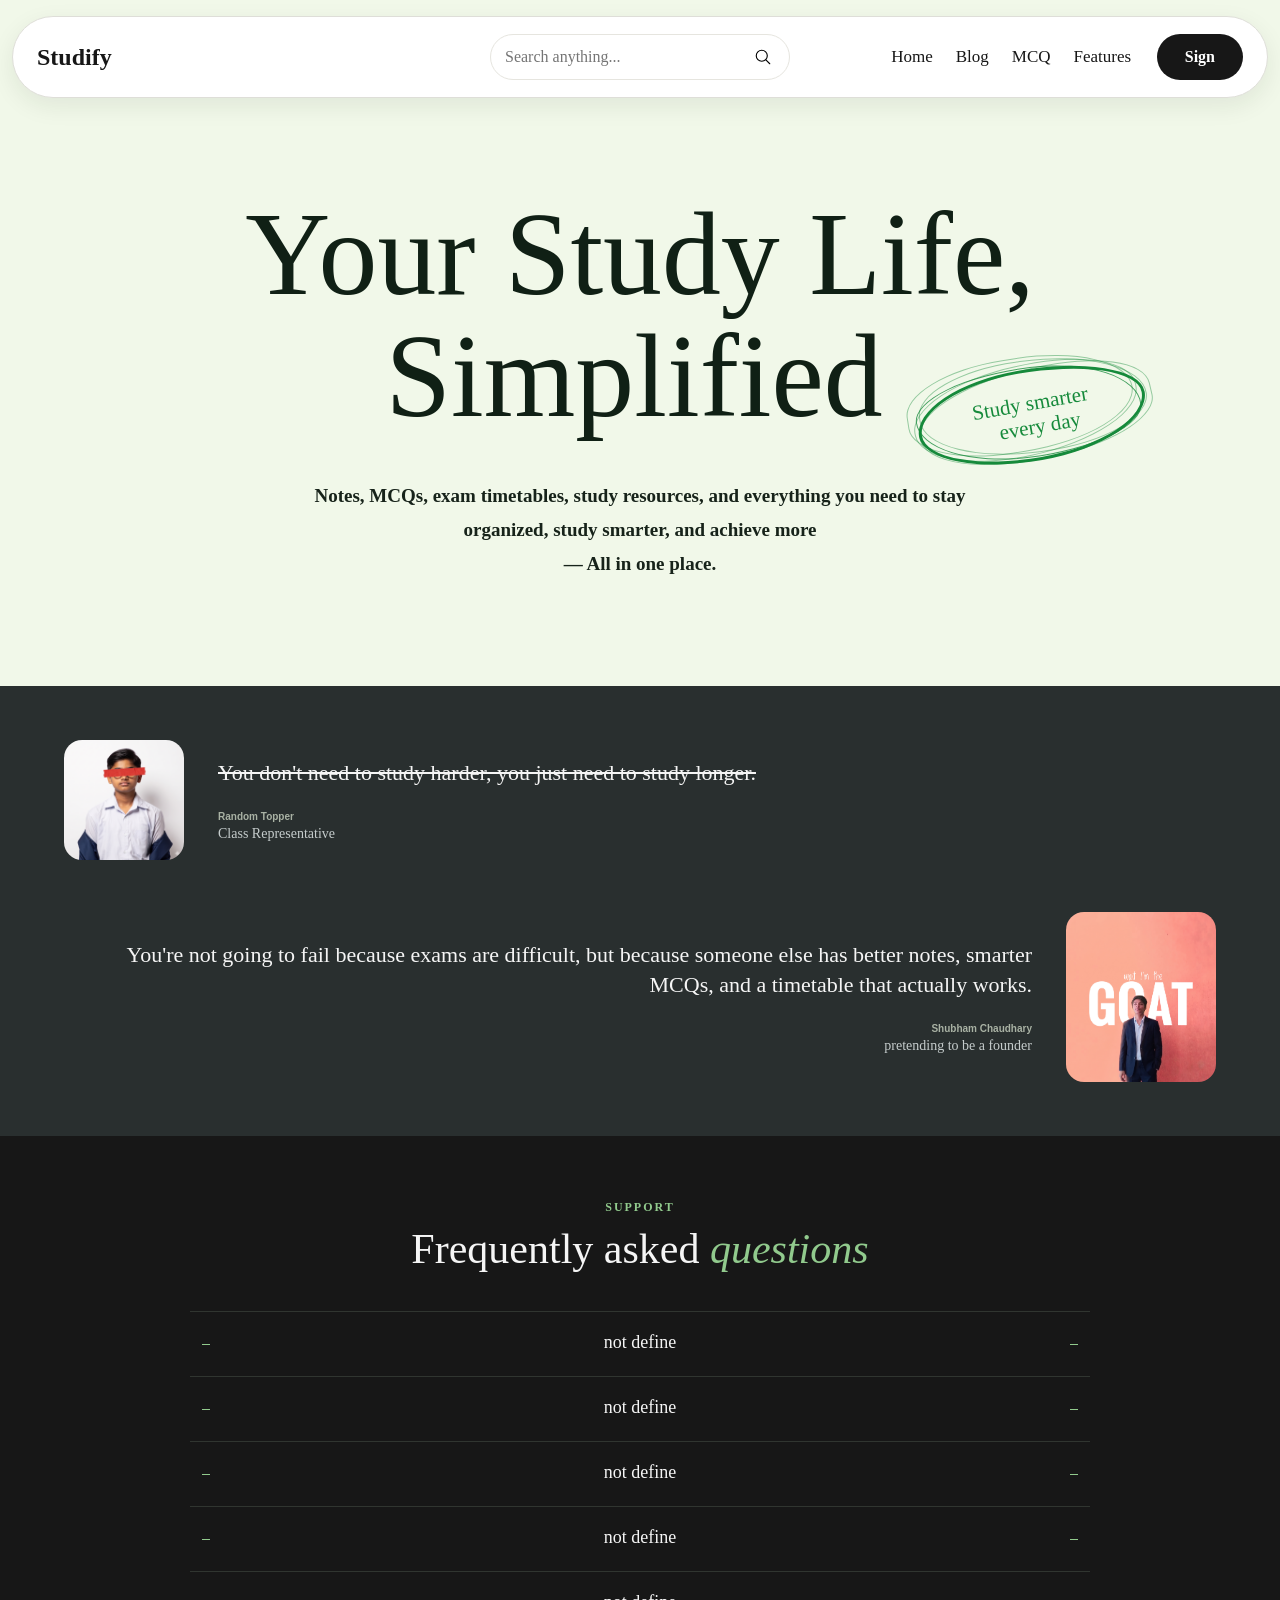
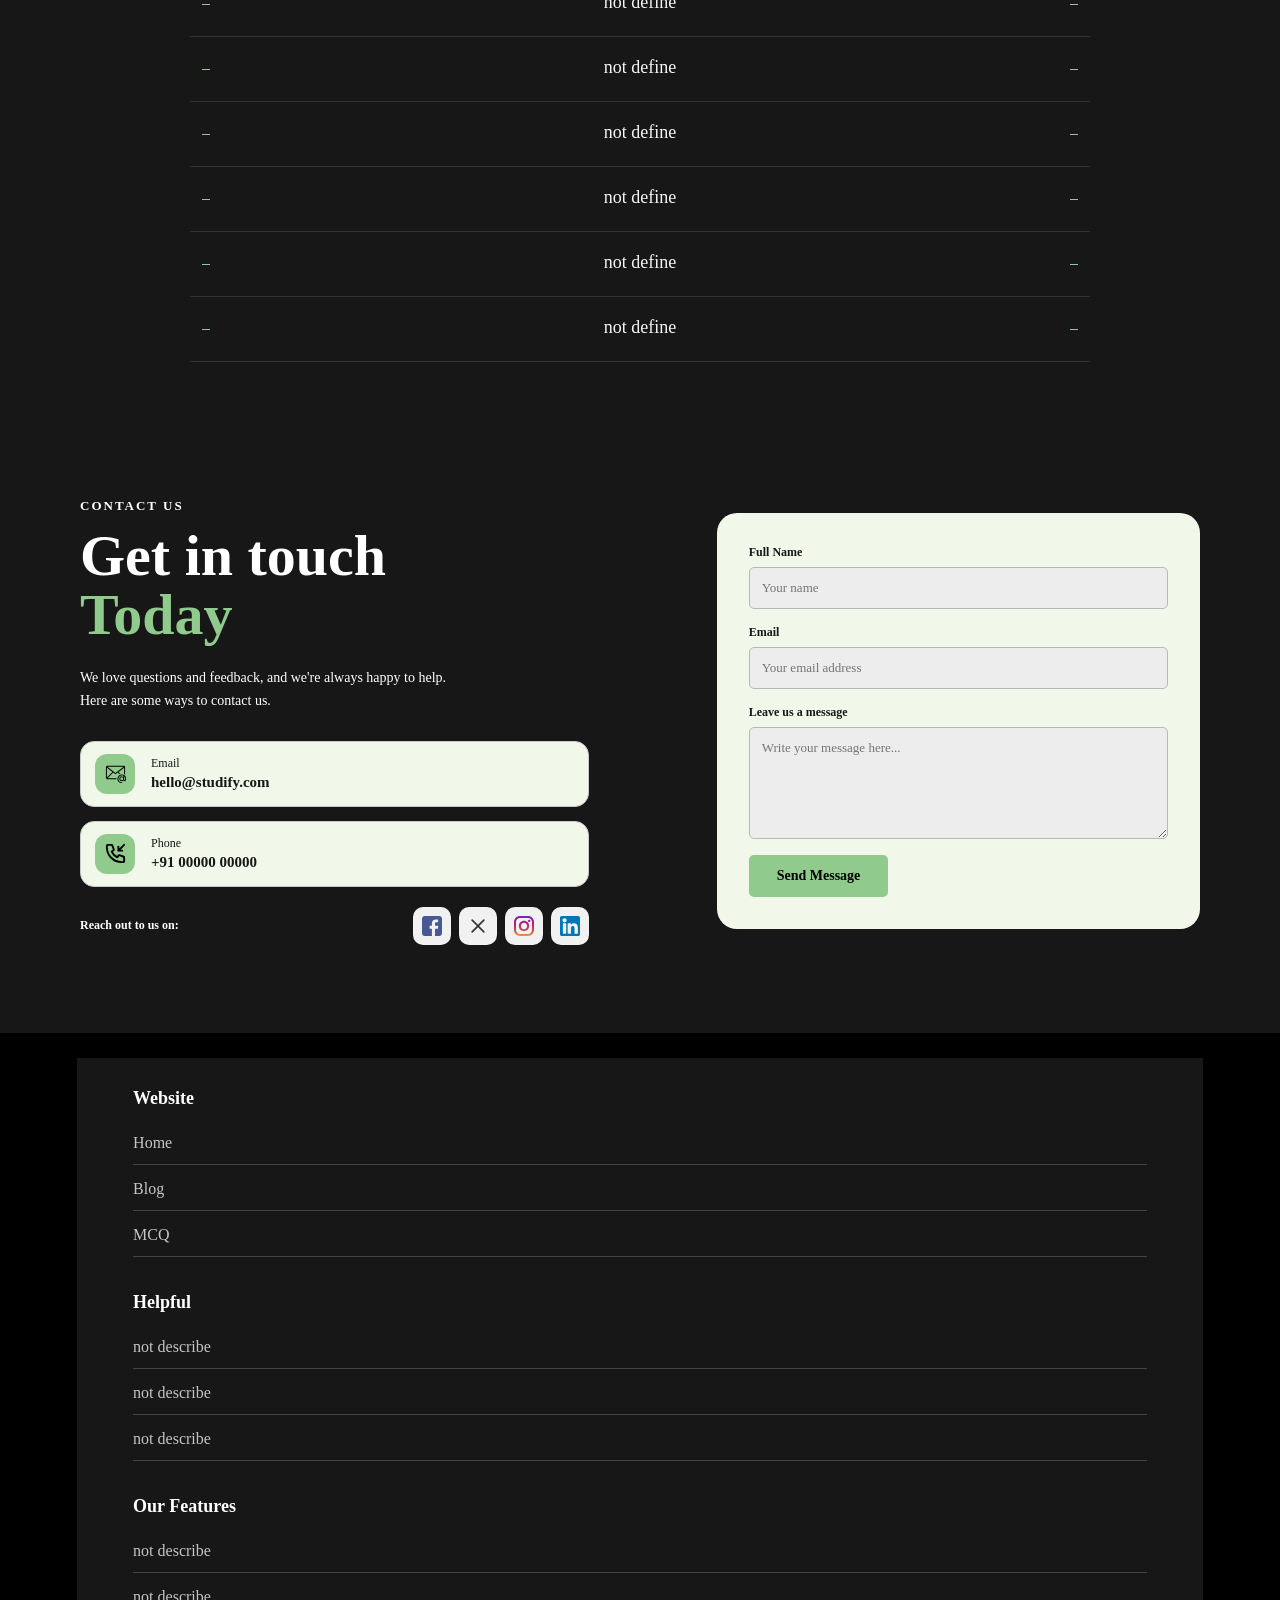
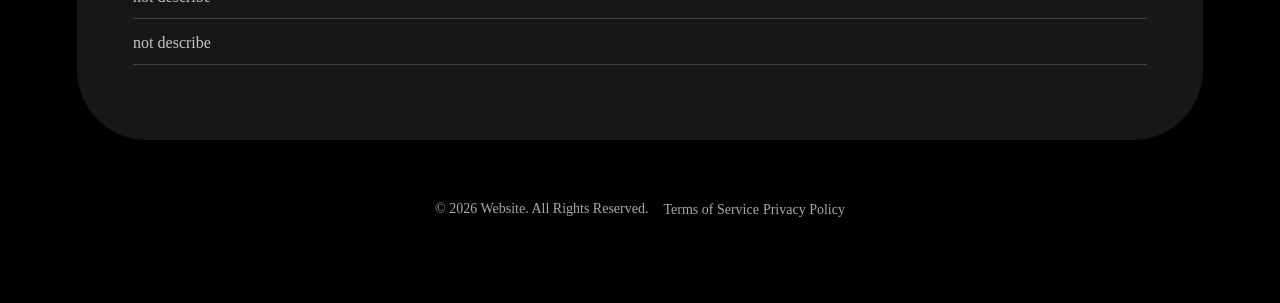
==== index.html @ cead69cd "Build student productivity homepage sections" ====
<!DOCTYPE html>
<html lang="en">
<head>
    <meta charset="UTF-8">
    <meta name="viewport" content="width=device-width, initial-scale=1.0">
    <title>Studify</title>
    <link rel="stylesheet" href="Assests/css/layout.css">
    <link rel="stylesheet" href="Assests/css/pages/dashboard.css">
    <script src="Assests/js/main.js" defer></script>
</head>
<body>

<!-- NavBar -->

    <div class="navbar-shell">
    <nav class="floating-navbar" aria-label="Main navigation">
        <a class="navbar-brand" href="index.html" aria-label="Studify home">Studify</a>
        <div class="navbar-search">
            <input type="search" placeholder="Search anything..." aria-label="Search anything">
            <button type="button" aria-label="Search"><img src="Assests/icons/search-button.svg" alt=""></button>
        </div>
        <div class="navbar-actions">
            <div class="navbar-links">
                <a href="index.html">Home</a>
                <a href="Sections/Blog.html">Blog</a>
                <a href="Sections/mcq.html">MCQ</a>
                <a href="Sections/Features.html">Features</a>
            </div>
            <button class="navbar-sign" type="button">Sign</button>
        </div>
    </nav>
    </div>

<!-- Dashboard hero -->
<main>
    <section class="dashboard-hero" aria-labelledby="dashboard-heading">
        <div class="dashboard-hero-copy">
            <h1 id="dashboard-heading">
                <span>Your Study Life,</span>
                <span class="dashboard-title-last-line">Simplified</span>
            </h1>
            <div class="dashboard-hero-badge" aria-label="Study smarter, every day">
                <span class="badge-ring badge-ring-one" aria-hidden="true"></span>
                <span class="badge-ring badge-ring-two" aria-hidden="true"></span>
                <span class="badge-ring badge-ring-three" aria-hidden="true"></span>
                <span class="badge-ring badge-ring-four" aria-hidden="true"></span>
                <span>Study smarter</span>
                <span>every day</span>
            </div>
            <p>Notes, MCQs, exam timetables, study resources, and everything you need to stay organized, study smarter, and achieve more <br>— All in one place.</p>
        </div>
    </section>
</main>
<!-- review section -->
<section class="testimonial-section" aria-label="Student testimonials">
    <div class="testimonial-list">
        <article class="testimonial testimonial-topper">
            <img class="testimonial-photo testimonial-photo-topper" src="Assests/images/topperboy.png" alt="Random Topper">
            <div class="testimonial-copy">
                <blockquote><del>You don't need to study harder, you just need to study longer.</del></blockquote>
                <p class="testimonial-name">Random Topper</p>
                <p class="testimonial-role">Class Representative</p>
            </div>
        </article>
        <article class="testimonial testimonial-founder">
            <div class="testimonial-copy">
                <blockquote>You're not going to fail because exams are difficult, but because someone else has better notes, smarter MCQs, and a timetable that actually works.</blockquote>
                <p class="testimonial-name">Shubham Chaudhary</p>
                <p class="testimonial-role">pretending to be a founder</p>
            </div>
            <img class="testimonial-photo testimonial-photo-founder" src="Assests/images/my%20img.jpeg" alt="Student Productivity Platform founder">
        </article>
    </div>
</section>

<!---------FAQ---------->
<section class="faq-section" aria-labelledby="faq-heading">
    <div class="faq-content">
        <p class="faq-eyebrow">Support</p>
        <h2 id="faq-heading">Frequently asked <span>questions</span></h2>
        <div class="faq-list">
            <details class="faq-item">
                <summary>not define</summary>
                <p>not describe</p>
            </details>
            <details class="faq-item">
                <summary>not define</summary>
                <p>not describe</p>
            </details>
            <details class="faq-item">
                <summary>not define</summary>
                <p>not describe</p>
            </details>
            <details class="faq-item">
                <summary>not define</summary>
                <p>not describe</p>
            </details>
            <details class="faq-item">
                <summary>not define</summary>
                <p>not describe</p>
            </details>
            <details class="faq-item">
                <summary>not define</summary>
                <p>not describe</p>
            </details>
            <details class="faq-item">
                <summary>not define</summary>
                <p>not describe</p>
            </details>
            <details class="faq-item">
                <summary>not define</summary>
                <p>not describe</p>
            </details>
            <details class="faq-item">
                <summary>not define</summary>
                <p>not describe</p>
            </details>
            <details class="faq-item">
                <summary>not define</summary>
                <p>not describe</p>
            </details>
        </div>
    </div>
</section>

<!-- contact form section  -->
<section class="contact-section" aria-labelledby="contact-heading">
    <div class="contact-intro">
        <p class="contact-eyebrow">Contact us</p>
        <h2 id="contact-heading">Get in touch<br><span class="contact-title-accent">Today</span></h2>
        <p class="contact-description">We love questions and feedback, and we're always happy to help. Here are some ways to contact us.</p>

        <div class="contact-details">
            <a class="contact-detail" href="mailto:hello@studify.com">
                <span class="contact-detail-icon" aria-hidden="true"><img src="Assests/icons/email-address.svg" alt=" email-icon"></span>
                <span><span class="contact-detail-label">Email</span><strong>hello@studify.com</strong></span>
            </a>
            <a class="contact-detail" href="tel:+910000000000">
                <span class="contact-detail-icon" aria-hidden="true"><img src="Assests/icons/phone-incoming.svg" alt="phone-icon"></span>
                <span><span class="contact-detail-label">Phone</span><strong>+91 00000 00000</strong></span>
            </a>
        </div>

        <div class="contact-socials">
            <strong>Reach out to us on:</strong>
            <div class="contact-social-links" aria-label="Social media">
                <a href="#" aria-label="Facebook"><img src="Assests/icons/facebook.svg" alt=""></a>
                <a href="#" aria-label="X"><img src="Assests/icons/x-icon.svg" alt=""></a>
                <a href="#" aria-label="Instagram"><img src="Assests/icons/instagram.svg" alt=""></a>
                <a href="#" aria-label="LinkedIn"><img src="Assests/icons/linkedin.svg" alt=""></a>
            </div>
        </div>
    </div>

    <form class="contact-form" action="#" method="post">
        <div class="contact-field">
            <label for="contact-name">Full Name</label>
            <input id="contact-name" name="name" type="text" placeholder="Your name" autocomplete="name" required>
        </div>
        <div class="contact-field">
            <label for="contact-email">Email</label>
            <input id="contact-email" name="email" type="email" placeholder="Your email address" autocomplete="email" required>
        </div>
        <div class="contact-field">
            <label for="contact-message">Leave us a message</label>
            <textarea id="contact-message" name="message" placeholder="Write your message here..." rows="5" required></textarea>
        </div>
        <button class="contact-submit" type="submit">Send Message</button>
    </form>
</section>



<!-- footer Sectaion -->

<footer>
    <!-- Main-footer Sectaion  -->
    <div>
        <div>
            <p>Website</p>
            <nav aria-label="Footer navigation">
                <ul>
                    <li><a href="index.html">Home</a></li>
                    <li><a href="Sections/Blog.html">Blog</a></li>
                    <li><a href="Sections/mcq.html">MCQ</a></li>
                </ul>

            </nav>
        </div>

        <div>
            <p>Helpful</p>
            <nav aria-label="Footer navigation">
                <ul>
                    <li><a href="">not describe</a></li>
                    <li><a href="">not describe</a></li>
                    <li><a href="">not describe</a></li>
                </ul>

            </nav>
        </div>

        <div>
            <p>Our Features</p>
            <nav aria-label="Footer navigation">
                <ul>
                    <li><a href="">not describe</a></li>
                    <li><a href="">not describe</a></li>
                    <li><a href="">not describe</a></li>
                </ul>

            </nav>
        </div>

    </div>

    <!-- Bottom-footer Sectaion  -->
    <div>
        <p>© 2026  Website. All Rights Reserved.</p>
        <div>
        <a href="Sections/Termservice.html">Terms of Service</a>
        <a href="Sections/privacypolicy.html">Privacy Policy</a>
        </div>
    </div>
</footer>
    

</body>
</html>
---- Assests/css/layout.css ----
*{
    margin: 0;
    padding: 0;
    box-sizing: border-box;

}

body {
    background: #f1f8e9;
}

/* ===== Floating Sticky Navbar ===== */

.navbar-shell {
    position: sticky;
    top: 0;
    z-index: 1000;
    width: min(1440px, calc(100% - 24px));
    margin: 0 auto 24px;
    transform: translateY(16px);
    transition: width 250ms ease, transform 250ms ease;
}

.navbar-shell.is-scrolled {
    width: 100%;
    transform: translateY(0);
}

.floating-navbar {
    width: 100%;
    min-height: 82px;
    margin: 0;
    padding: 10px 24px;
    display: grid;
    grid-template-columns: minmax(120px, 1fr) minmax(220px, 300px) minmax(0, 1fr);
    align-items: center;
    gap: clamp(18px, 2.5vw, 36px);
    background: #fff;
    border: 1px solid #deded8;
    border-radius: 999px;
    box-shadow: 0 8px 24px rgb(23 35 28 / 8%);
    transition: border-radius 250ms ease, box-shadow 250ms ease;
}

.navbar-brand {
    justify-self: start;
    color: #171717;
    font-size: 24px;
    font-weight: 700;
    text-decoration: none;
    white-space: nowrap;
}

.navbar-shell.is-scrolled .floating-navbar {
    border-radius: 0;
    box-shadow: 0 6px 20px rgb(23 35 28 / 12%);
}

.navbar-search {
    display: flex;
    align-items: center;
    gap: 8px;
    width: 100%;
    min-width: 150px;
    padding: 10px 14px;
    background: #fff;
    border: 1px solid #e6e5df;
    border-radius: 999px;
}

.navbar-search input {
    width: 100%;
    min-width: 0;
    border: 0;
    outline: 0;
    background: transparent;
    color: #202820;
    font: inherit;
}

.navbar-search button {
    display: grid;
    place-items: center;
    flex: 0 0 24px;
    width: 24px;
    height: 24px;
    padding: 0;
    border: 0;
    background: transparent;
    cursor: pointer;
}

.navbar-search img {
    display: block;
    width: 18px;
    height: 18px;
}

.navbar-links {
    display: flex;
    align-items: center;
    justify-content: center;
    flex-wrap: wrap;
    gap: clamp(14px, 1.8vw, 28px);
}

.navbar-actions {
    display: flex;
    align-items: center;
    justify-content: flex-end;
    gap: clamp(16px, 2vw, 30px);
}

.navbar-links a {
    color: #171717;
    font-size: 17px;
    font-weight: 500;
    text-decoration: none;
    white-space: nowrap;
}

.navbar-links a:hover {
    color: #555;
}

.navbar-sign {
    flex: 0 0 auto;
    padding: 14px 28px;
    border: 0;
    border-radius: 999px;
    background: #171717;
    color: #fff;
    font: inherit;
    font-weight: 600;
    cursor: pointer;
}
.navbar-search:hover {
    background: #e4e4e4;
}
.navbar-sign:hover {
    background: #383838;
}

@media (max-width: 760px) {
    .navbar-shell {
        width: calc(100% - 24px);
    }

    .navbar-shell.is-scrolled {
        width: 100%;
    }

    .floating-navbar {
        display: flex;
        flex-wrap: wrap;
        justify-content: space-between;
        gap: 12px;
        padding: 14px 18px;
        border-radius: 24px;
    }

    .navbar-brand {
        font-size: 21px;
    }

    .navbar-search {
        flex: 1 1 100%;
        order: 2;
    }

    .navbar-actions {
        display: contents;
    }

    .navbar-links {
        flex: 1 1 100%;
        order: 3;
        justify-content: center;
        gap: 16px;
    }

    .navbar-sign {
        order: 1;
        padding: 11px 22px;
    }
}

/* ===== Main Footer ===== */

footer {
    background-color: #000;
    color: white;
    padding: 0;
    margin: 0;
    width: 100%;
}

/* Main Footer Columns */

footer > div:first-of-type {
    background-color: #171717;
    border-radius: 0 0 70px 70px;
    display: grid;
    grid-template-columns: repeat(3, 1fr);
    gap: 25px;
    width: 100%;
    box-sizing: border-box;
    margin: 0;
    padding: 30px 5% 60px;
}
    
/* Footer Headings */

footer p {
    
    font-size: 18px;
    font-weight: bold;
    margin-bottom: 25px;
    color: white;
}

/* Footer Navigation */

footer nav ul {
    list-style: none;
    padding: 0;
    margin: 0;
}

footer nav ul li {
    
    margin-bottom: 15px;
    border-bottom: 1px solid #444;
    padding-bottom: 12px;
}

/* Footer Links */

footer nav ul li a {
    color: #c5c5c5;
    text-decoration: none;
    font-size: 16px;
    transition: 0.3s;
}

footer nav ul li a:hover {
    color: white;
}

/* ===== Bottom Footer ===== */

footer > div:last-of-type {
    padding-top: 100px;
    padding: 60px;
    display: flex;
    justify-content: space-between;
    align-items: center;
    flex-wrap: wrap;
    gap: 15px;
}

footer > div:last-of-type p {
    font-size: 14px;
    font-weight: normal;
    margin: 0;
    color: #aaa;
}

footer > div:last-of-type a {
    color: #aaa;
    text-decoration: none;
    font-size: 14px;
}

footer > div:last-of-type a:hover {
    color: white;
}

/* ===== Responsive Design ===== */

@media (max-width: 1300px) {

    footer > div:first-of-type {
        grid-template-columns: repeat(2, 1fr);
        gap: 30px;
    }

    footer > div:last-of-type {
        justify-content: center;
        text-align: center;
    }
}

@media (max-width: 1300px) {

    footer > div:first-of-type {
        grid-template-columns: 1fr;
        gap: 20px;
    }

    footer {
        padding: 25px 6%;
    }
}
---- Assests/css/pages/dashboard.css ----
main {
    display: block;
}

.dashboard-hero {
    min-height: 580px;
    padding: 72px 5% 88px;
    display: grid;
    place-items: center;
    overflow: hidden;
    background: #f1f8e9;
}

.dashboard-hero-copy {
    position: relative;
    width: min(1240px, 100%);
    margin: 0 auto;
    text-align: center;
}

.dashboard-hero h1 {
    margin: 0 auto;
    color: #102015;
    font-family: Georgia, "Times New Roman", serif;
    font-size: clamp(56px, 9.2vw, 132px);
    font-weight: 400;
    line-height: 1.03;
}

.dashboard-hero h1 span {
    display: block;
}

.dashboard-title-last-line {
    padding-right: 0.1em;
}

.dashboard-hero-badge {
    position: absolute;
    top: 57%;
    right: 0;
    width: 230px;
    min-height: 92px;
    display: flex;
    flex-direction: column;
    align-items: center;
    justify-content: center;
    border: 3px solid #168a3b;
    border-radius: 47% 53% 49% 51% / 52% 46% 54% 48%;
    color: #168a3b;
    font-family: "Segoe Print", "Bradley Hand", cursive;
    font-size: 21px;
    font-style: normal;
    font-weight: 500;
    line-height: 1.15;
    transform: translateY(-50%) translateX(-30%) rotate(-10deg);
}

.dashboard-hero-badge::before {
    position: absolute;
    inset: -5px 2px 1px -4px;
    border: 1px solid rgb(22 138 59 / 78%);
    border-radius: 53% 47% 52% 48% / 46% 55% 45% 54%;
    content: "";
    transform: rotate(3deg);
    pointer-events: none;
}

.badge-ring {
    position: absolute;
    display: block;
    border: 1px solid rgb(22 138 59 / 42%);
    pointer-events: none;
}

.badge-ring-one {
    inset: -8px 4px 3px -7px;
    border-radius: 50% 46% 52% 48%;
    transform: rotate(-2deg);
}

.badge-ring-two {
    inset: -12px -5px 5px 0;
    border-radius: 46% 54% 48% 52%;
    transform: rotate(2deg);
}

.badge-ring-three {
    inset: -3px -10px -2px -3px;
    border-radius: 52% 48% 45% 55%;
    transform: rotate(-3deg);
}

.badge-ring-four {
    inset: -16px 8px 8px -12px;
    border-radius: 48% 52% 54% 46%;
    transform: rotate(1deg);
}

.dashboard-hero-badge span {
    display: block;
}

.dashboard-hero-badge span:last-child {
    margin-left: 12px;
}

.dashboard-hero p {
    max-width: 660px;
    margin: 42px auto 0;
    color: #17231a;
    font-size: 19px;
    font-weight: 600;
    line-height: 1.8;
}

.testimonial-section {
    width: 100%;
    padding: 54px 5%;
    background: #292f2f;
    color: #f5f5f5;
}

.testimonial-list {
    width: min(100%, 1440px);
    margin: 0 auto;
    display: grid;
    gap: 52px;
}

.testimonial {
    display: grid;
    grid-template-columns: 120px minmax(0, 1fr);
    align-items: center;
    gap: 34px;
}

.testimonial-founder {
    grid-template-columns: minmax(0, 1fr) 150px;
    text-align: right;
}

.testimonial-photo {
    display: block;
    width: 120px;
    height: 120px;
    border-radius: 18px;
    object-fit: cover;
}

.testimonial-photo-topper {
    object-position: center 44%;
}

.testimonial-photo-founder {
    width: 150px;
    height: 170px;
    object-position: center 68%;
}

.testimonial-copy blockquote {
    margin: 0 0 24px;
    color: #f5f5f5;
    font-family: Georgia, "Times New Roman", serif;
    font-size: clamp(22px, 2.4vw, 14px);
    line-height: 1.35;
}

.testimonial-name,
.testimonial-role,
.testimonial-tagline {
    margin: 0;
}

.testimonial-name {
    color: #A9B2A4;
    font-family: Arial, Helvetica, sans-serif;
    font-size: 10px;
    font-weight: 700;
}

.testimonial-role {
    margin-top: 4px;
    color: #c5cccc;
    font-size: 14px;
}



.faq-section {
    width: 100%;
    padding: 64px 24px 48px;
    background: #171717;
    color: #f5f5f5;
}

.faq-content {
    width: min(100%, 900px);
    margin: 0 auto;
}

.faq-eyebrow {
    margin: 0 0 10px;
    color: #91ca8d;
    font-size: 12px;
    font-weight: 700;
    letter-spacing: 2px;
    text-align: center;
    text-transform: uppercase;
}

.faq-section h2 {
    margin: 0 0 38px;
    color: #f5f5f5;
    font-family: Georgia, "Times New Roman", serif;
    font-size: clamp(30px, 4vw, 42px);
    font-weight: 400;
    text-align: center;
}

.faq-section h2 span {
    color: #91ca8d;
    font-style: italic;
}

.faq-list {
    border-top: 1px solid #303530;
}

.faq-item {
    border-bottom: 1px solid #303530;
}

.faq-item summary {
    position: relative;
    min-height: 64px;
    padding: 20px 42px;
    color: #f5f5f5;
    cursor: pointer;
    font-family: Georgia, "Times New Roman", serif;
    font-size: 18px;
    list-style: none;
    text-align: center;
}

.faq-item summary::-webkit-details-marker {
    display: none;
}

.faq-item summary::before,
.faq-item summary::after {
    position: absolute;
    top: 50%;
    right: 12px;
    width: 14px;
    height: 1px;
    background: #91ca8d;
    content: "";
    transition: transform 180ms ease;
}

.faq-item summary::before {
    right: auto;
    left: 12px;
    width: 8px;
}

.faq-item summary::after {
    right: 12px;
    width: 8px;
}

.faq-item[open] summary::before {
    transform: rotate(45deg);
}

.faq-item[open] summary::after {
    transform: rotate(-45deg);
}

.faq-item summary:focus-visible {
    outline: 2px solid #91ca8d;
    outline-offset: -3px;
}

.faq-item > p {
    max-width: 700px;
    margin: 0 auto;
    padding: 0 28px 22px;
    color: #c8c8c8;
    font-size: 14px;
    line-height: 1.7;
    text-align: center;
}


/* contact section */


.contact-section {
    background-color: #171717;
    width: 100%;
    margin: 0;
    padding: 88px max(24px, calc((100% - 1120px) / 2));
    display: grid;
    grid-template-columns: minmax(0, 1fr) minmax(380px, 0.95fr);
    align-items: center;
    gap: clamp(48px, 10vw, 140px);
    color: #171717;
}

.contact-eyebrow {
    margin: 0 0 12px;
    color: #ffffff;
    font-size: 13px;
    font-weight: 800;
    letter-spacing: 2px;
    text-transform: uppercase;
}

.contact-intro h2 {
    color: #fff;
    margin: 0;
    font-size: clamp(42px, 5vw, 58px);
    font-weight: 750;
    line-height: 1.02;
}

.contact-title-accent {
    color: #91CA8D;
}

.contact-description {
    max-width: 390px;
    margin: 22px 0 28px;
    color: #fff;
    font-size: 14px;
    line-height: 1.65;
}

.contact-details {
    display: grid;
    gap: 14px;
}

.contact-detail {
    min-height: 66px;
    padding: 12px 14px;
    display: flex;
    align-items: center;
    gap: 16px;
    border: 1px solid #c8c8c8;
    border-radius: 14px;
    background: #F1F8E9;
    color: #171717;
    text-decoration: none;
}

.contact-detail-icon {
    width: 40px;
    height: 40px;
    display: grid;
    place-items: center;
    border-radius: 12px;
    background: #91CA8D;
    font-size: 23px;
}

.contact-detail-icon img {
    width: 23px;
    height: 23px;
    object-fit: contain;
}

.contact-detail-label,
.contact-detail strong {
    display: block;
}

.contact-detail-label {
    margin-bottom: 3px;
    font-size: 12px;
}

.contact-detail strong {
    font-size: 15px;
}

.contact-socials {
    margin-top: 20px;
    display: flex;
    align-items: center;
    justify-content: space-between;
    gap: 14px;
    color: #fff;
    font-size: 12px;
}

.contact-social-links {
    display: flex;
    gap: 8px;
}

.contact-social-links a {
    width: 38px;
    height: 38px;
    display: grid;
    place-items: center;
    border-radius: 10px;
    background: #f2f1f2;
    color: #222;
    font-size: 16px;
    font-weight: 700;
    text-decoration: none;
}

.contact-social-links img {
    display: block;
    width: 20px;
    height: 20px;
    object-fit: contain;
}

.contact-form {
    padding: 32px;
    display: grid;
    gap: 16px;
    border-radius: 20px;
    background: #F1F8E9;
}

.contact-field {
    display: grid;
    gap: 7px;
}

.contact-field label {
    font-size: 12px;
    font-weight: 600;
}

.contact-field input,
.contact-field textarea {
    width: 100%;
    padding: 12px;
    border: 1px solid #b8b8b8;
    border-radius: 5px;
    background: #ededed;
    color: #171717;
    font: inherit;
    font-size: 13px;
}

.contact-field textarea {
    min-height: 112px;
    resize: vertical;
}

.contact-field input:focus,
.contact-field textarea:focus {
    border-color: #5b2ae8;
    outline: 2px solid rgb(91 42 232 / 18%);
}

.contact-submit {
    justify-self: start;
    min-height: 42px;
    padding: 0 28px;
    border: 0;
    border-radius: 5px;
    background: #91CA8D;
    color: #000000;
    font: inherit;
    font-size: 14px;
    font-weight: 700;
    cursor: pointer;
}

.contact-submit:hover {
    background: #16994A;
}

@media (max-width: 760px) {
    .dashboard-hero {
        min-height: 0;
        padding: 68px 22px 76px;
    }

    .dashboard-hero h1 {
        font-size: clamp(48px, 12vw, 82px);
        line-height: 1.08;
    }

    .dashboard-hero-badge {
        position: static;
        width: min(210px, 62vw);
        min-height: 82px;
        margin: 24px auto 0;
        transform: rotate(-5deg);
        font-size: 20px;
    }

    .dashboard-hero p {
        margin-top: 26px;
        font-size: 16px;
        line-height: 1.7;
    }

    .testimonial-section {
        padding: 44px 22px;
    }

    .testimonial,
    .testimonial-founder {
        grid-template-columns: 76px minmax(0, 1fr);
        gap: 18px;
        text-align: left;
    }

    .testimonial-photo,
    .testimonial-photo-founder {
        width: 76px;
        height: 96px;
        border-radius: 12px;
    }

    .testimonial-photo-founder {
        grid-column: 1;
        grid-row: 1;
    }

    .testimonial-founder .testimonial-copy {
        grid-column: 2;
        grid-row: 1;
    }

    .testimonial-copy blockquote {
        margin-bottom: 14px;
        font-size: 21px;
    }

    .testimonial-list {
        gap: 38px;
    }

    .contact-section {
        width: 100%;
        padding: 64px 24px;
        grid-template-columns: 1fr;
        gap: 32px;
    }

    .contact-intro h2 {
        font-size: 44px;
    }

    .contact-form {
        padding: 22px;
    }
}
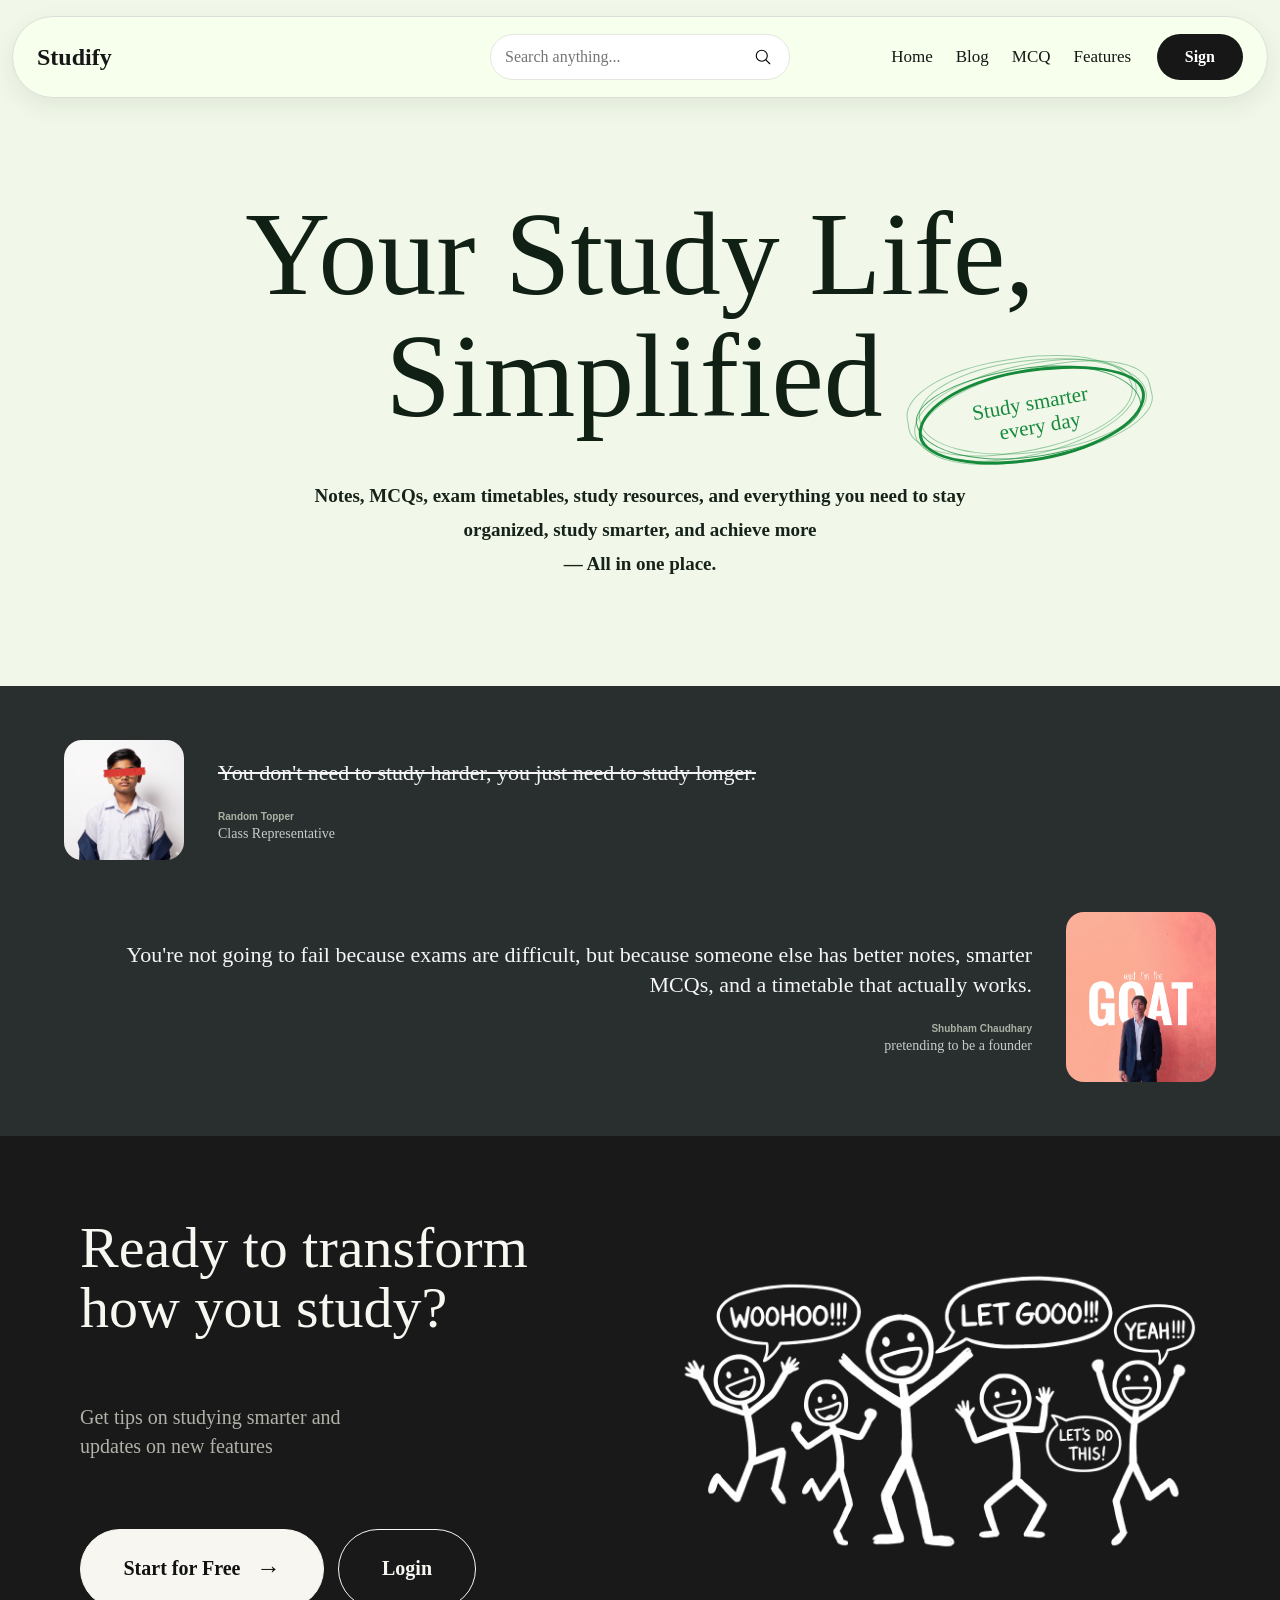
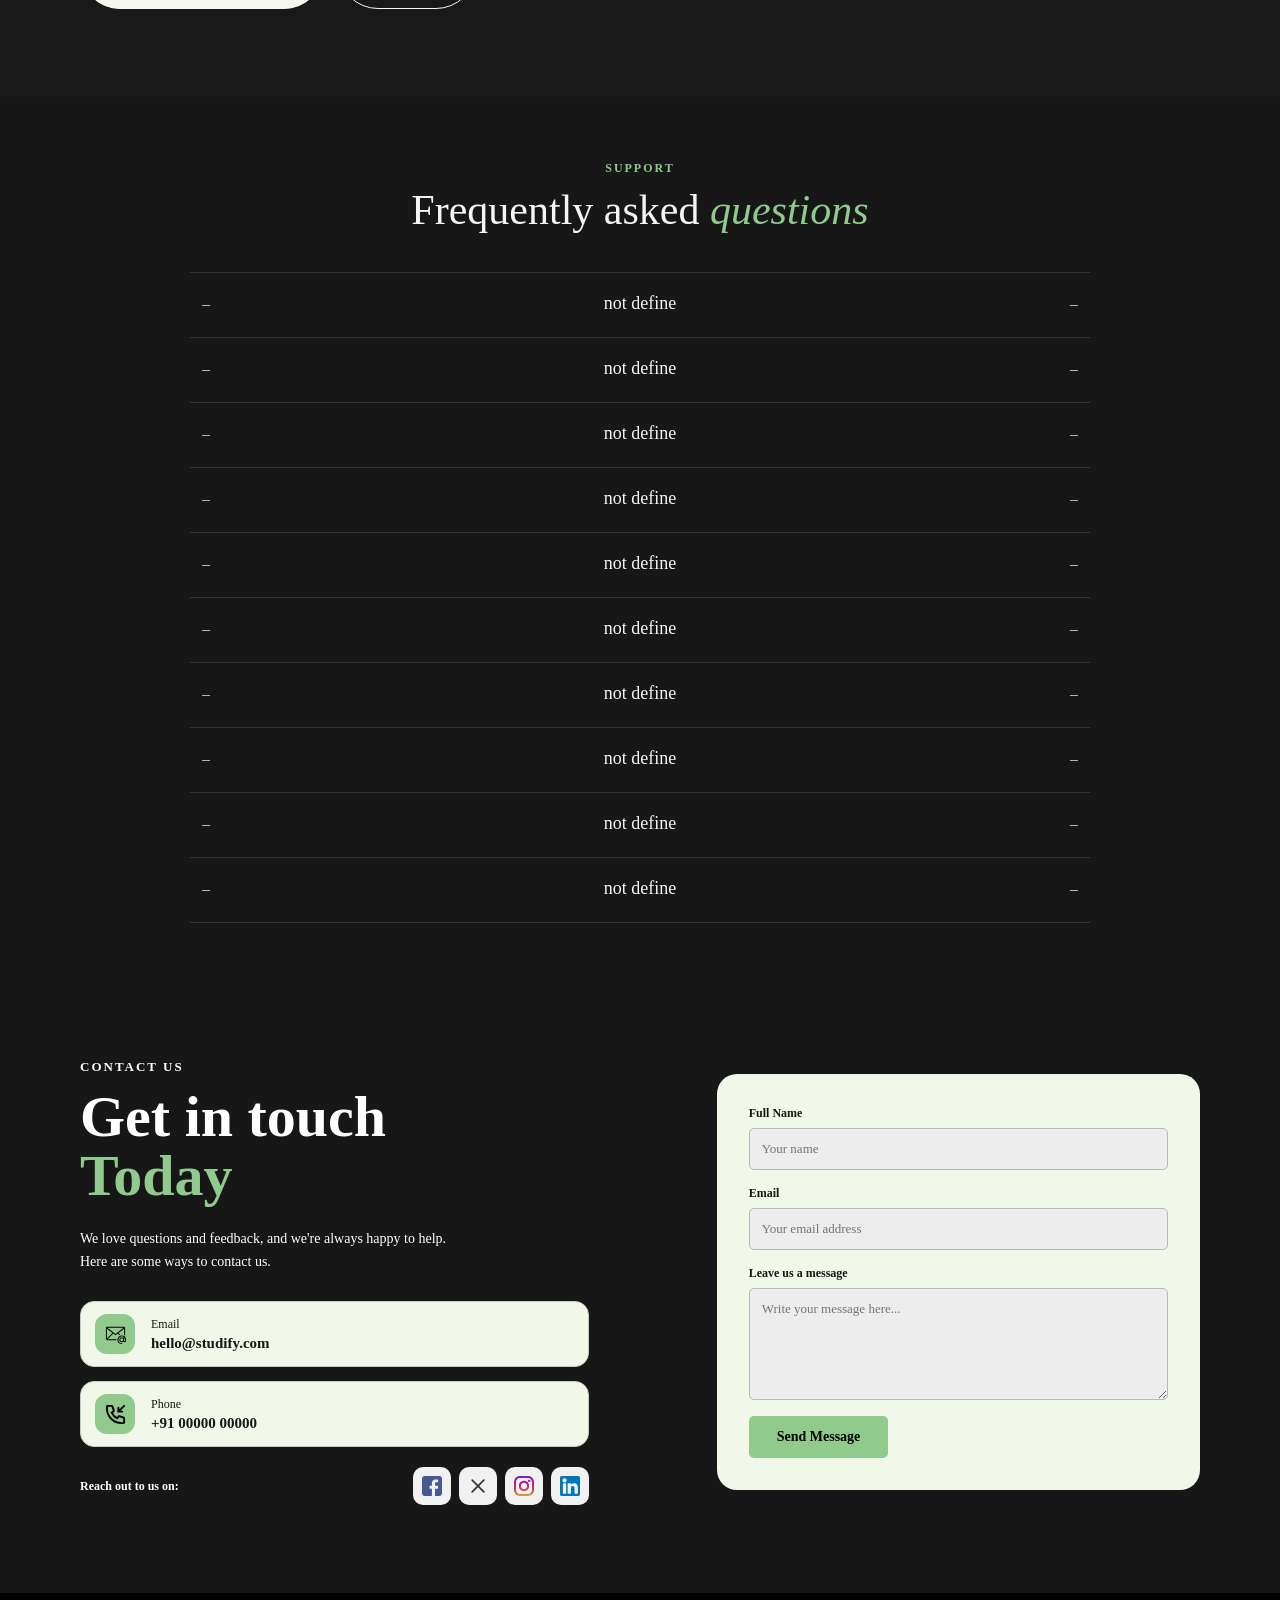
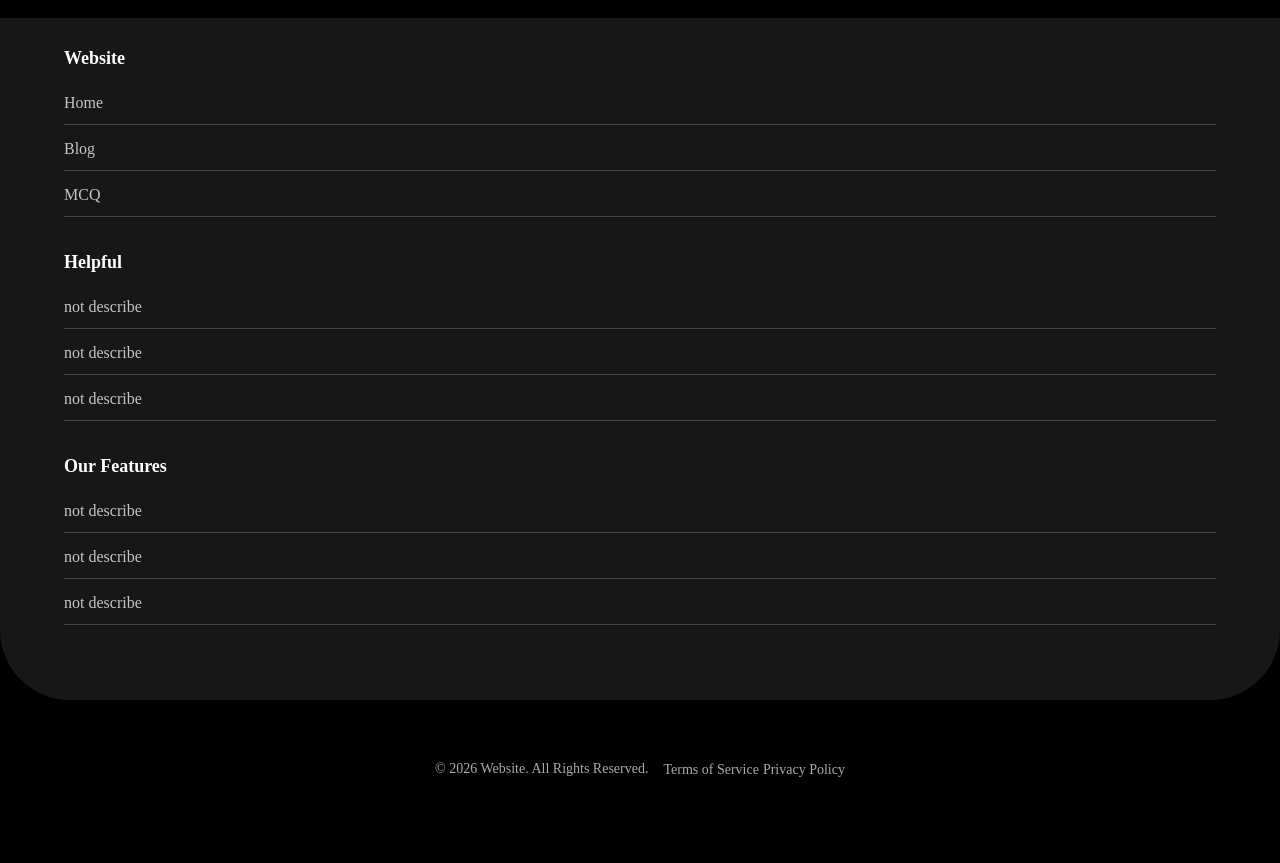
==== commit a6587c3d: "Add study call-to-action section" ====
--- a/index.html
+++ b/index.html
@@ -73,6 +73,23 @@
     </div>
 </section>
 
+
+<!-- ----------study-cta---------- -->
+
+<section class="study-cta" aria-labelledby="study-cta-heading">
+    <div class="study-cta-content">
+        <div class="study-cta-copy">
+            <h2 id="study-cta-heading">Ready to transform<br>how you study?</h2>
+            <p>Get tips on studying smarter and<br class="study-cta-desktop-break"> updates on new features</p>
+            <div class="study-cta-actions">
+                <a class="study-cta-primary" href="#contact-heading">Start for Free <span aria-hidden="true">&#8594;</span></a>
+                <button class="study-cta-login" type="button">Login</button>
+            </div>
+        </div>
+        <img class="study-cta-image" src="Assests/images/stick-men-login.png" alt="Cheerful stick figures celebrating together">
+    </div>
+</section>
+
 <!---------FAQ---------->
 <section class="faq-section" aria-labelledby="faq-heading">
     <div class="faq-content">
--- a/Assests/css/layout.css
+++ b/Assests/css/layout.css
@@ -35,7 +35,7 @@
     grid-template-columns: minmax(120px, 1fr) minmax(220px, 300px) minmax(0, 1fr);
     align-items: center;
     gap: clamp(18px, 2.5vw, 36px);
-    background: #fff;
+    background: #f7ffed;
     border: 1px solid #deded8;
     border-radius: 999px;
     box-shadow: 0 8px 24px rgb(23 35 28 / 8%);
@@ -299,6 +299,6 @@
     }
 
     footer {
-        padding: 25px 6%;
-    }
-}
+        padding: 25px 0;
+    }
+}
--- a/Assests/css/pages/dashboard.css
+++ b/Assests/css/pages/dashboard.css
@@ -185,7 +185,116 @@
     font-size: 14px;
 }
 
-
+/* ----------study-cta----------  */
+
+.study-cta {
+    width: 100%;
+    padding: 82px 24px 88px;
+    background: #191919;
+    color: #f7f6f1;
+    scroll-margin-top: 110px;
+}
+
+.study-cta-content {
+    width: min(100%, 1120px);
+    margin: 0 auto;
+    display: grid;
+    grid-template-columns: minmax(0, 1fr) minmax(0, 1fr);
+    align-items: center;
+    gap: clamp(24px, 5vw, 72px);
+}
+
+.study-cta-copy {
+    min-width: 0;
+}
+
+.study-cta-image {
+    display: block;
+    width: 100%;
+    max-height: 340px;
+    object-fit: contain;
+}
+
+.study-cta h2 {
+    margin: 0;
+    font-family: Georgia, "Times New Roman", serif;
+    font-size: clamp(42px, 6vw, 58px);
+    font-weight: 400;
+    line-height: 1.04;
+}
+
+.study-cta p {
+    font-family:  serif;
+    margin: 64px 0 68px;
+    color: #B2B1A9;
+    font-size: 20px;
+    line-height: 1.45;
+}
+
+.study-cta-actions {
+    display: flex;
+    align-items: center;
+    gap: 14px;
+}
+
+.study-cta-primary,
+.study-cta-login {
+    min-height: 80px;
+    display: inline-flex;
+    align-items: center;
+    justify-content: center;
+    border: 1px solid #f7f6f1;
+    border-radius: 999px;
+    font: inherit;
+    font-size: 20px;
+    font-weight: 600;
+    text-decoration: none;
+    transition: background-color 180ms ease, color 180ms ease, transform 180ms ease;
+}
+
+.study-cta-primary {
+    min-width: 244px;
+    gap: 16px;
+    padding: 0 32px;
+    background: #f7f6f1;
+    color: #111;
+}
+
+.study-cta-primary span {
+    font-size: 24px;
+    font-weight: 400;
+}
+
+.study-cta-login {
+    min-width: 138px;
+    padding: 0 32px;
+    background: transparent;
+    color: #f7f6f1;
+    cursor: pointer;
+}
+
+.study-cta-primary:hover,
+.study-cta-login:hover {
+    transform: translateY(-2px);
+}
+
+.study-cta-primary:hover {
+    background: #91ca8d;
+    border-color: #91ca8d;
+}
+
+.study-cta-login:hover {
+    background: #f7f6f1;
+    color: #111;
+}
+
+.study-cta-primary:focus-visible,
+.study-cta-login:focus-visible {
+    outline: 2px solid #91ca8d;
+    outline-offset: 4px;
+}
+
+/* ---------FAQ---------- */
 
 .faq-section {
     width: 100%;
@@ -354,6 +463,15 @@
     background: #F1F8E9;
     color: #171717;
     text-decoration: none;
+    transition: transform 180ms ease, border-color 180ms ease, box-shadow 180ms ease;
+}
+
+.contact-detail:hover,
+.contact-detail:focus-visible {
+    transform: translateY(-3px);
+    border-color: #91CA8D;
+    box-shadow: 0 8px 20px rgb(0 0 0 / 18%);
+    outline: none;
 }
 
 .contact-detail-icon {
@@ -370,6 +488,12 @@
     width: 23px;
     height: 23px;
     object-fit: contain;
+    transition: transform 180ms ease;
+}
+
+.contact-detail:hover .contact-detail-icon img,
+.contact-detail:focus-visible .contact-detail-icon img {
+    transform: scale(1.12);
 }
 
 .contact-detail-label,
@@ -412,6 +536,15 @@
     font-size: 16px;
     font-weight: 700;
     text-decoration: none;
+    transition: transform 180ms ease, background-color 180ms ease, box-shadow 180ms ease;
+}
+
+.contact-social-links a:hover,
+.contact-social-links a:focus-visible {
+    transform: translateY(-3px);
+    background: #91CA8D;
+    box-shadow: 0 6px 14px rgb(0 0 0 / 22%);
+    outline: none;
 }
 
 .contact-social-links img {
@@ -419,6 +552,12 @@
     width: 20px;
     height: 20px;
     object-fit: contain;
+    transition: transform 180ms ease;
+}
+
+.contact-social-links a:hover img,
+.contact-social-links a:focus-visible img {
+    transform: scale(1.12);
 }
 
 .contact-form {
@@ -449,6 +588,7 @@
     color: #171717;
     font: inherit;
     font-size: 13px;
+    transition: border-color 180ms ease, background-color 180ms ease, box-shadow 180ms ease;
 }
 
 .contact-field textarea {
@@ -456,10 +596,18 @@
     resize: vertical;
 }
 
+.contact-field input:hover,
+.contact-field textarea:hover {
+    border-color: #6BAA67;
+    background: #fff;
+    box-shadow: 0 0 0 3px rgb(145 202 141 / 18%);
+}
+
 .contact-field input:focus,
 .contact-field textarea:focus {
-    border-color: #5b2ae8;
-    outline: 2px solid rgb(91 42 232 / 18%);
+    border-color: #4F914B;
+    outline: 2px solid rgb(79 145 75 / 20%);
+    background: #fff;
 }
 
 .contact-submit {
@@ -543,6 +691,56 @@
         gap: 38px;
     }
 
+    .study-cta {
+        padding: 64px 24px 68px;
+    }
+
+    .study-cta-content {
+        grid-template-columns: minmax(0, 1.2fr) minmax(0, 0.8fr);
+        gap: 20px;
+    }
+
+    .study-cta-image {
+        width: 100%;
+        max-height: 220px;
+        justify-self: center;
+    }
+
+    .study-cta h2 {
+        font-size: clamp(30px, 6vw, 44px);
+    }
+
+    .study-cta p {
+        margin: 30px 0 34px;
+        font-size: 16px;
+    }
+
+    .study-cta-actions {
+        flex-wrap: wrap;
+        gap: 10px;
+    }
+
+    .study-cta-primary,
+    .study-cta-login {
+        min-height: 56px;
+        font-size: 15px;
+    }
+
+    .study-cta-primary {
+        min-width: 0;
+        gap: 8px;
+        padding: 0 18px;
+    }
+
+    .study-cta-login {
+        min-width: 0;
+        padding: 0 18px;
+    }
+
+    .study-cta-primary span {
+        font-size: 20px;
+    }
+
     .contact-section {
         width: 100%;
         padding: 64px 24px;
@@ -558,3 +756,38 @@
         padding: 22px;
     }
 }
+
+@media (max-width: 440px) {
+    .study-cta-content {
+        grid-template-columns: minmax(0, 1fr);
+        gap: 30px;
+    }
+
+    .study-cta-image {
+        width: min(100%, 520px);
+        max-height: 240px;
+    }
+
+    .study-cta h2 {
+        font-size: clamp(38px, 10vw, 48px);
+    }
+
+    .study-cta p {
+        margin: 38px 0 42px;
+        font-size: 17px;
+    }
+
+    .study-cta-primary,
+    .study-cta-login {
+        min-height: 62px;
+        font-size: 17px;
+    }
+
+    .study-cta-primary {
+        min-width: 210px;
+    }
+
+    .study-cta-login {
+        min-width: 116px;
+    }
+}
